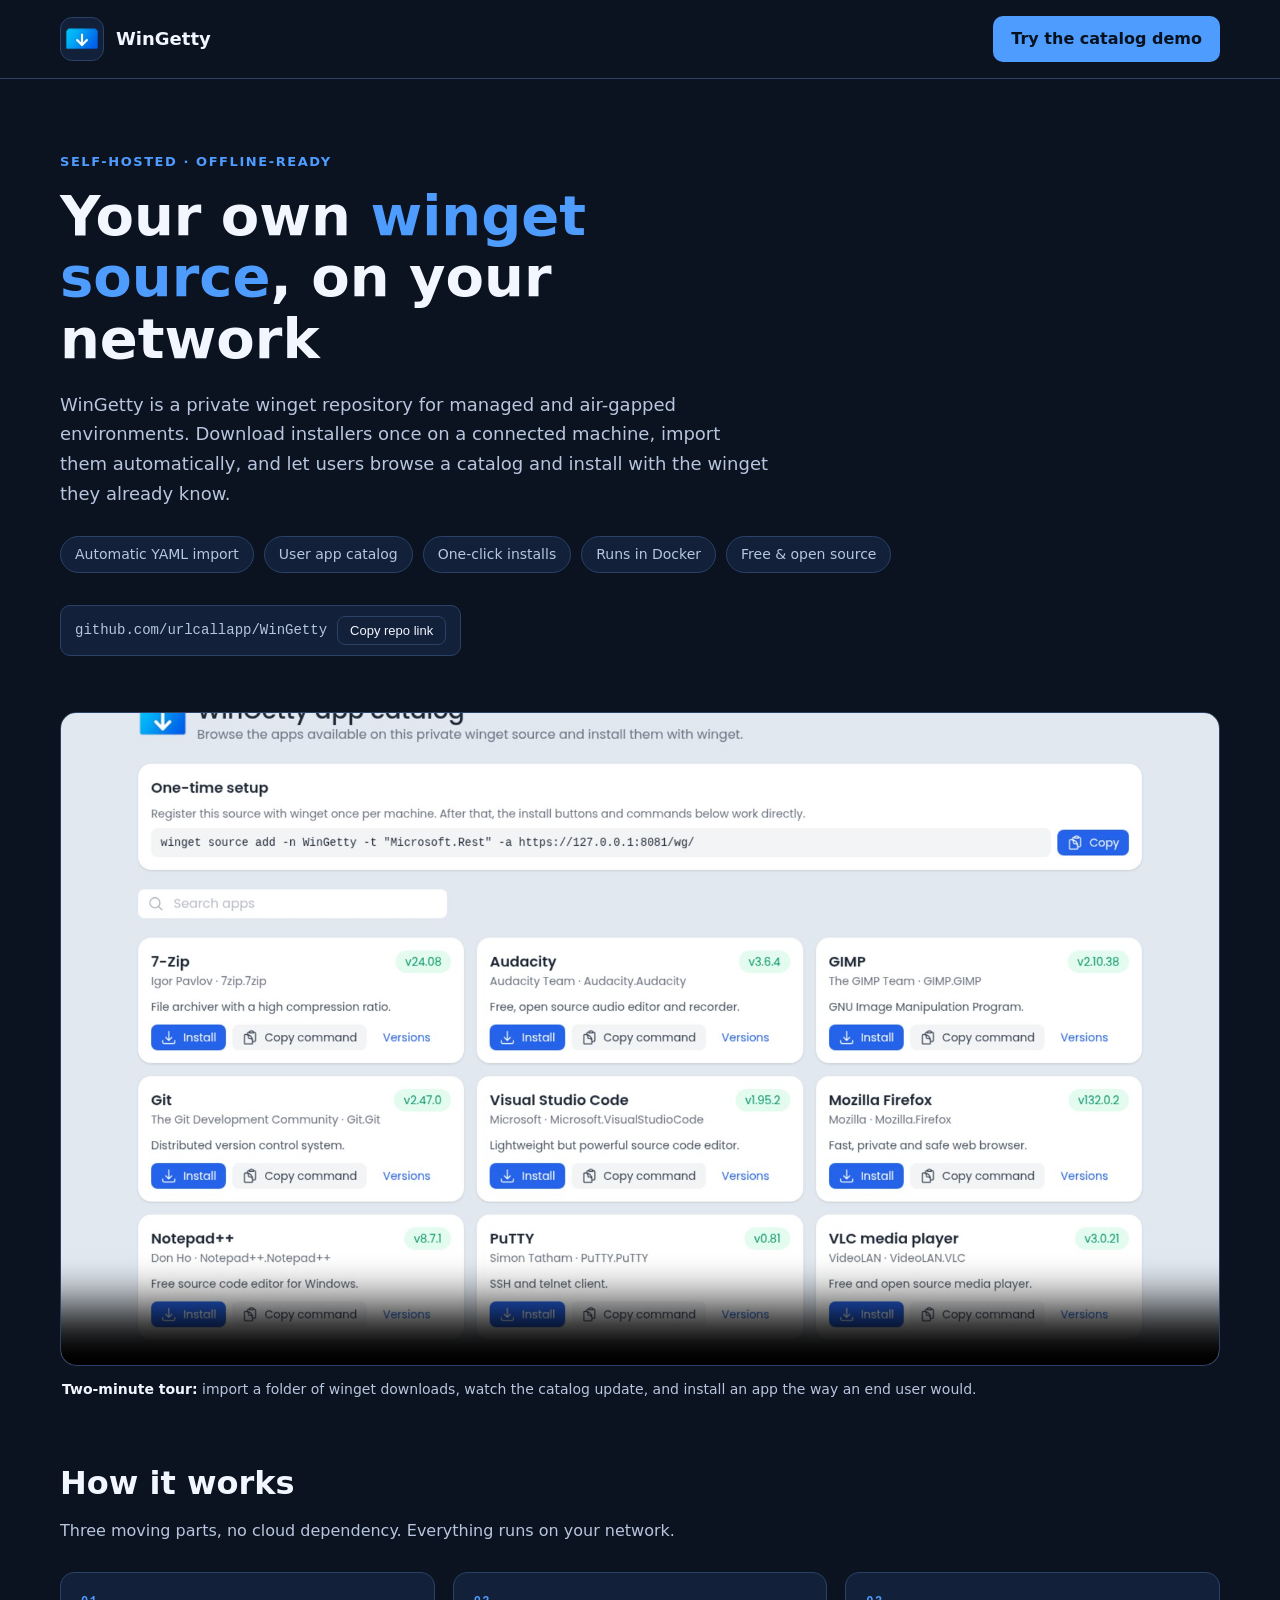
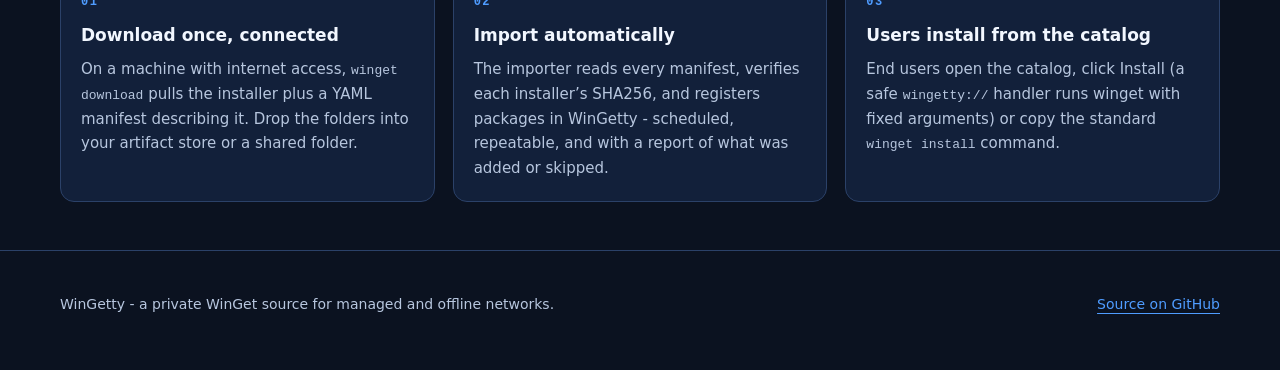
==== docs/index.html @ c78f504b "Add GitHub Pages site: landing page, video, interactive catalog demo" ====
<!doctype html>
<html lang="en">
  <head>
    <meta charset="utf-8" />
    <meta name="viewport" content="width=device-width, initial-scale=1" />
    <meta
      name="description"
      content="Your own winget package source. Import installers automatically, publish them to a user catalog, and install everything from your network - no cloud required."
    />
    <meta name="theme-color" content="#0b1220" />
    <link rel="icon" type="image/png" href="img/logo.png" />
    <title>WinGet apps offline | WinGetty</title>
    <meta property="og:type" content="website" />
    <meta property="og:image" content="https://urlcallapp.github.io/WinGetty/og-thumbnail.jpg" />
    <meta property="og:image:secure_url" content="https://urlcallapp.github.io/WinGetty/og-thumbnail.jpg" />
    <meta property="og:image:type" content="image/jpeg" />
    <meta property="og:image:width" content="1200" />
    <meta property="og:image:height" content="630" />
    <meta property="og:image:alt" content="WinGetty - self-hosted private winget source" />
    <meta name="twitter:card" content="summary_large_image" />
    <style>
      :root {
        color-scheme: dark;
        --bg: #0b1220;
        --panel: #12203a;
        --ink: #f2f7ff;
        --muted: #b7c6de;
        --line: #2b4168;
        --accent: #4f9cff;
        --focus: #ffdb83;
      }
      * {
        box-sizing: border-box;
      }
      html {
        scroll-padding-top: 24px;
      }
      body {
        margin: 0;
        background: var(--bg);
        color: var(--ink);
        font-family: system-ui, -apple-system, "Segoe UI", sans-serif;
        font-size: 16px;
        line-height: 1.65;
      }
      a {
        color: var(--accent);
        text-underline-offset: 4px;
      }
      a:hover {
        text-decoration-thickness: 2px;
      }
      a:focus-visible,
      video:focus-visible {
        outline: 3px solid var(--focus);
        outline-offset: 5px;
        border-radius: 4px;
      }
      a {
        -webkit-tap-highlight-color: transparent;
      }
      .wrap {
        width: min(1160px, 100% - 64px);
        margin-inline: auto;
      }
      header {
        border-bottom: 1px solid var(--line);
      }
      nav {
        display: flex;
        align-items: center;
        justify-content: space-between;
        gap: 16px;
        padding: 16px 0;
        flex-wrap: wrap;
      }
      .brand {
        display: flex;
        align-items: center;
        gap: 12px;
        color: var(--ink);
        text-decoration: none;
        font-weight: 700;
        font-size: 18px;
      }
      .mark {
        width: 44px;
        height: 44px;
        border-radius: 12px;
        background: var(--panel);
        border: 1px solid var(--line);
        display: grid;
        place-items: center;
        overflow: hidden;
      }
      .mark img {
        width: 34px;
        height: 34px;
        object-fit: contain;
      }
      .demo-btn {
        display: inline-flex;
        align-items: center;
        gap: 8px;
        background: var(--accent);
        color: #06121f;
        font-weight: 700;
        padding: 10px 18px;
        border-radius: 10px;
        text-decoration: none;
      }
      .demo-btn:hover {
        filter: brightness(1.08);
      }
      .hero {
        padding: 72px 0 32px;
      }
      .eyebrow {
        color: var(--accent);
        text-transform: uppercase;
        letter-spacing: 0.12em;
        font-size: 13px;
        font-weight: 700;
        margin: 0 0 12px;
      }
      .hero h1 {
        font-size: clamp(34px, 6vw, 56px);
        line-height: 1.1;
        margin: 0 0 20px;
        max-width: 18ch;
      }
      .hero h1 span {
        color: var(--accent);
      }
      .intro {
        color: var(--muted);
        font-size: 18px;
        max-width: 62ch;
        margin: 0 0 28px;
      }
      .tags {
        display: flex;
        flex-wrap: wrap;
        gap: 10px;
        padding: 0;
        margin: 0 0 12px;
        list-style: none;
      }
      .tag {
        border: 1px solid var(--line);
        background: var(--panel);
        color: var(--muted);
        border-radius: 999px;
        padding: 6px 14px;
        font-size: 14px;
      }
      .repo {
        display: inline-flex;
        align-items: center;
        gap: 10px;
        margin-top: 20px;
        background: var(--panel);
        border: 1px solid var(--line);
        border-radius: 10px;
        padding: 10px 14px;
        font-family: ui-monospace, monospace;
        font-size: 14px;
        color: var(--muted);
      }
      .copy {
        border: 1px solid var(--line);
        background: transparent;
        color: var(--ink);
        border-radius: 8px;
        padding: 6px 12px;
        font-size: 13px;
        cursor: pointer;
      }
      .copy:hover {
        border-color: var(--accent);
      }
      .demo {
        padding: 24px 0 8px;
      }
      .video-frame {
        border: 1px solid var(--line);
        border-radius: 16px;
        overflow: hidden;
        background: #000;
      }
      video {
        display: block;
        width: 100%;
        height: auto;
      }
      .caption {
        color: var(--muted);
        font-size: 14px;
        margin: 12px 2px 0;
      }
      .caption strong {
        color: var(--ink);
      }
      .section {
        padding: 48px 0;
      }
      .section-head h2 {
        font-size: clamp(24px, 4vw, 32px);
        margin: 0 0 8px;
      }
      .section-head p {
        color: var(--muted);
        margin: 0 0 28px;
        max-width: 70ch;
      }
      .steps {
        display: grid;
        gap: 18px;
        grid-template-columns: repeat(auto-fit, minmax(240px, 1fr));
        padding: 0;
        margin: 0;
        list-style: none;
        counter-reset: step;
      }
      .steps li {
        counter-increment: step;
        background: var(--panel);
        border: 1px solid var(--line);
        border-radius: 14px;
        padding: 20px;
      }
      .steps li::before {
        content: counter(step, decimal-leading-zero);
        display: block;
        color: var(--accent);
        font: 600 12px/1.5 ui-monospace, monospace;
        letter-spacing: 0.12em;
        margin-bottom: 10px;
      }
      .steps h3 {
        margin: 0 0 8px;
        font-size: 17px;
      }
      .steps p {
        margin: 0;
        color: var(--muted);
        font-size: 15px;
      }
      .steps code {
        font-size: 13px;
      }
      footer {
        border-top: 1px solid var(--line);
        padding: 28px 0 40px;
      }
      .foot {
        display: flex;
        justify-content: space-between;
        gap: 16px;
        flex-wrap: wrap;
        color: var(--muted);
        font-size: 14px;
      }
      @media (max-width: 560px) {
        .wrap {
          width: min(1160px, 100% - 32px);
        }
        .hero {
          padding: 48px 0 24px;
        }
      }
    </style>
  </head>
  <body>
    <header>
      <div class="wrap">
        <nav aria-label="Primary">
          <a class="brand" href="./">
            <span class="mark"><img src="img/logo.png" alt="" width="34" height="34" /></span>
            WinGetty
          </a>
          <a class="demo-btn" href="demo/">Try the catalog demo</a>
        </nav>
      </div>
    </header>

    <main class="wrap">
      <section class="hero">
        <p class="eyebrow">Self-hosted &middot; offline-ready</p>
        <h1>Your own <span>winget source</span>, on your network</h1>
        <p class="intro">
          WinGetty is a private winget repository for managed and air-gapped environments. Download installers
          once on a connected machine, import them automatically, and let users browse a catalog and install
          with the winget they already know.
        </p>
        <ul class="tags">
          <li class="tag">Automatic YAML import</li>
          <li class="tag">User app catalog</li>
          <li class="tag">One-click installs</li>
          <li class="tag">Runs in Docker</li>
          <li class="tag">Free &amp; open source</li>
        </ul>
        <div class="repo">
          <span id="repo-url">github.com/urlcallapp/WinGetty</span>
          <button class="copy" type="button" data-copy="https://github.com/urlcallapp/WinGetty">Copy repo link</button>
        </div>
      </section>

      <section class="demo" aria-labelledby="demo-heading">
        <h2 id="demo-heading" style="position:absolute;left:-9999px">Demo video</h2>
        <div class="video-frame">
          <video controls preload="none" poster="poster.jpg" aria-label="WinGetty demo video">
            <source src="demo.mp4" type="video/mp4" />
            <track kind="captions" label="English" srclang="en" src="captions.en.vtt" default />
          </video>
        </div>
        <p class="caption">
          <strong>Two-minute tour:</strong> import a folder of winget downloads, watch the catalog update, and
          install an app the way an end user would.
        </p>
      </section>

      <section class="section" aria-labelledby="how-heading">
        <div class="section-head">
          <h2 id="how-heading">How it works</h2>
          <p>Three moving parts, no cloud dependency. Everything runs on your network.</p>
        </div>
        <ol class="steps">
          <li>
            <h3>Download once, connected</h3>
            <p>
              On a machine with internet access, <code>winget download</code> pulls the installer plus a YAML
              manifest describing it. Drop the folders into your artifact store or a shared folder.
            </p>
          </li>
          <li>
            <h3>Import automatically</h3>
            <p>
              The importer reads every manifest, verifies each installer&rsquo;s SHA256, and registers packages in
              WinGetty - scheduled, repeatable, and with a report of what was added or skipped.
            </p>
          </li>
          <li>
            <h3>Users install from the catalog</h3>
            <p>
              End users open the catalog, click Install (a safe <code>wingetty://</code> handler runs winget with
              fixed arguments) or copy the standard <code>winget install</code> command.
            </p>
          </li>
        </ol>
      </section>
    </main>

    <footer>
      <div class="wrap foot">
        <p>WinGetty - a private WinGet source for managed and offline networks.</p>
        <p><a href="https://github.com/urlcallapp/WinGetty">Source on GitHub</a></p>
      </div>
    </footer>

    <script>
      document.querySelectorAll("[data-copy]").forEach((btn) => {
        btn.addEventListener("click", async () => {
          try {
            await navigator.clipboard.writeText(btn.dataset.copy);
            btn.textContent = "Copied";
            setTimeout(() => (btn.textContent = "Copy repo link"), 2000);
          } catch (e) {
            window.prompt("Copy the link:", btn.dataset.copy);
          }
        });
      });
    </script>
  </body>
</html>
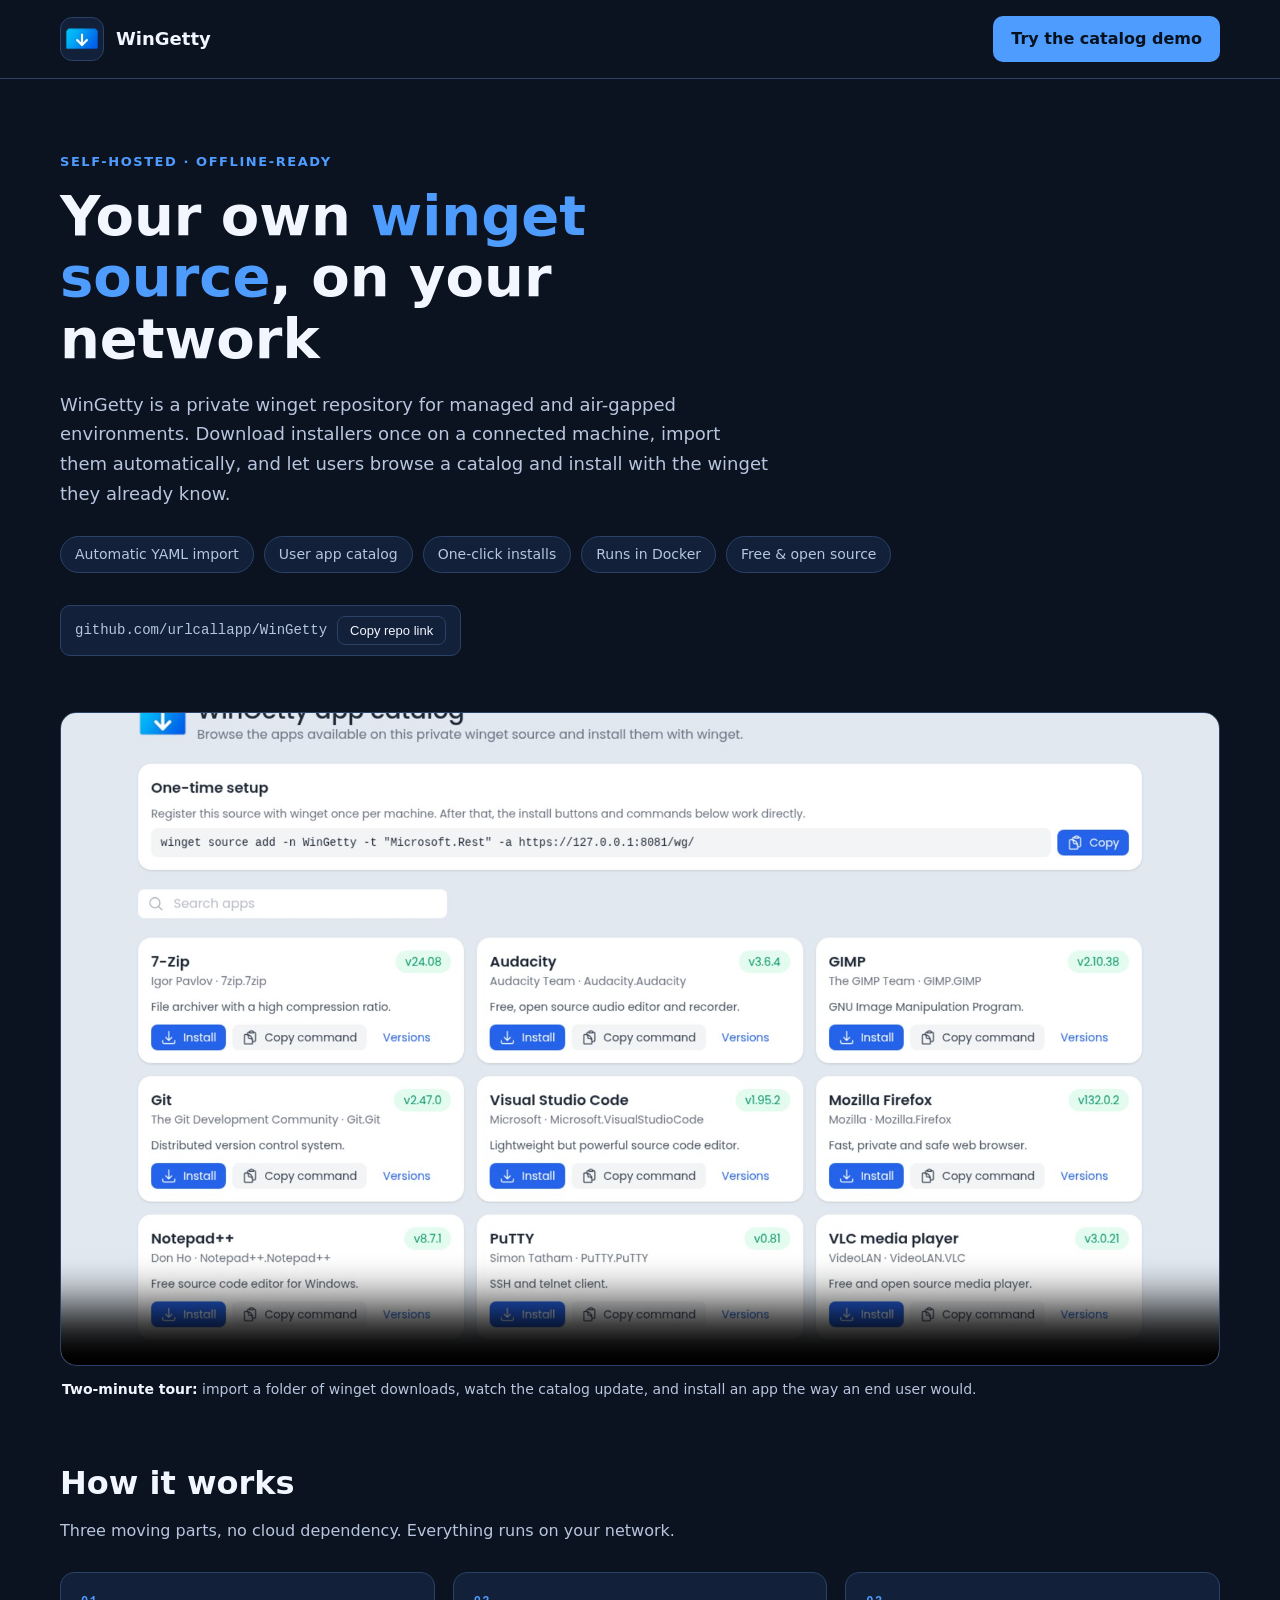
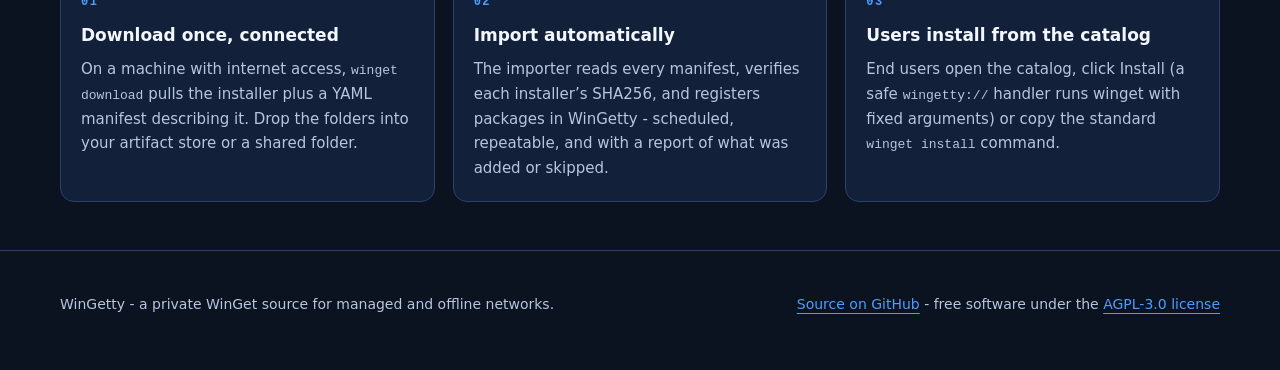
==== commit 68e34af4: "Add prominent AGPL source offer with air-gap source archive, dated modification notices - /source pa" ====
--- a/docs/index.html
+++ b/docs/index.html
@@ -354,7 +354,7 @@
     <footer>
       <div class="wrap foot">
         <p>WinGetty - a private WinGet source for managed and offline networks.</p>
-        <p><a href="https://github.com/urlcallapp/WinGetty">Source on GitHub</a></p>
+        <p><a href="https://github.com/urlcallapp/WinGetty">Source on GitHub</a> - free software under the <a href="https://github.com/urlcallapp/WinGetty/blob/main/LICENSE.md">AGPL-3.0 license</a></p>
       </div>
     </footer>
 
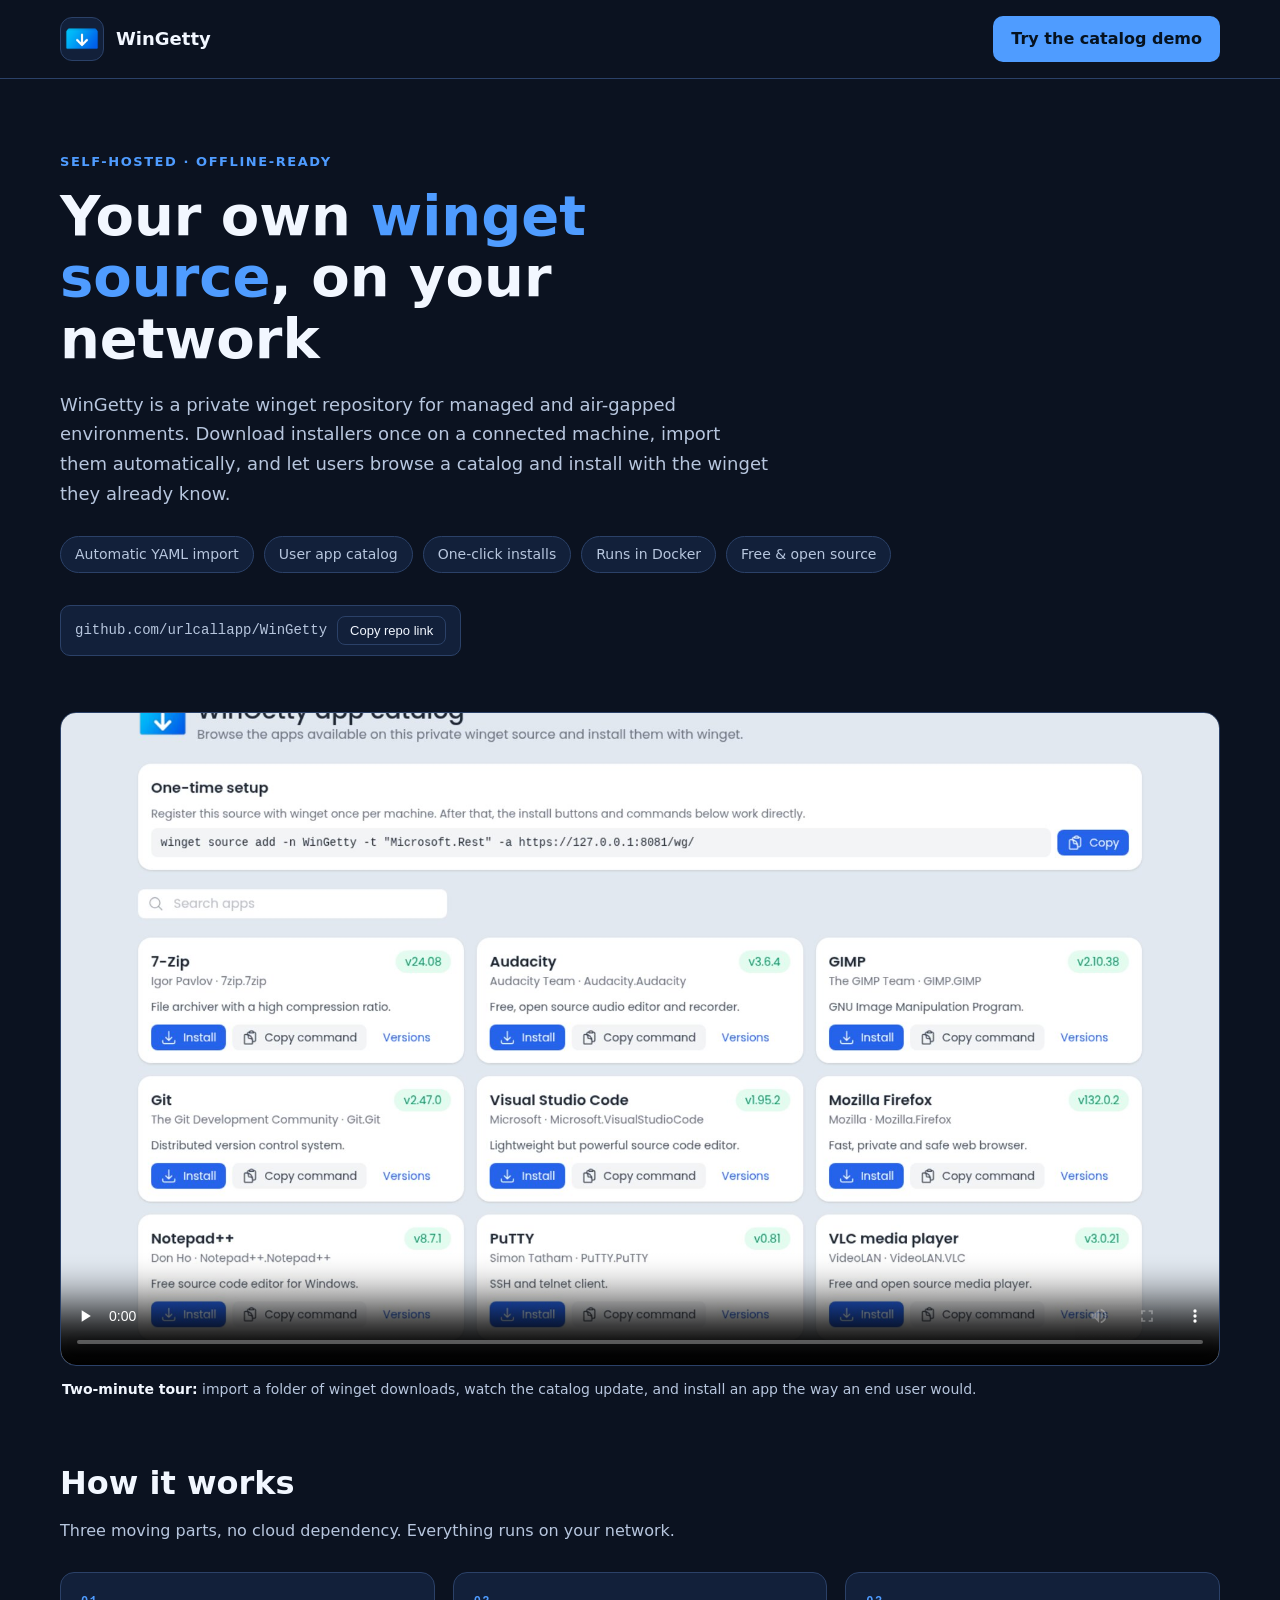
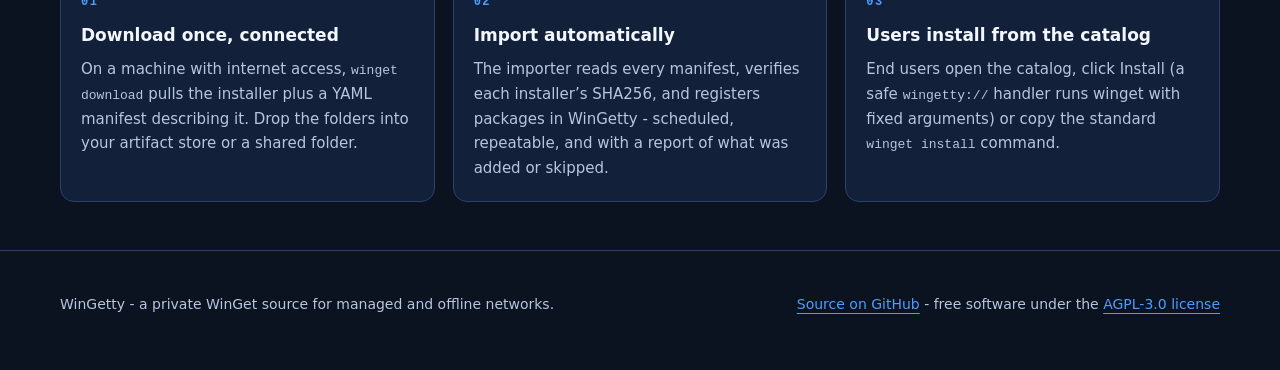
==== commit bf8083eb: "Video: clearly audible original background music (was ~24dB under voice), sidechain-ducked ~12dB und" ====
--- a/docs/index.html
+++ b/docs/index.html
@@ -310,7 +310,7 @@
         <h2 id="demo-heading" style="position:absolute;left:-9999px">Demo video</h2>
         <div class="video-frame">
           <video controls preload="none" poster="poster.jpg" aria-label="WinGetty demo video">
-            <source src="demo.mp4" type="video/mp4" />
+            <source src="demo-v2.mp4" type="video/mp4" />
             <track kind="captions" label="English" srclang="en" src="captions.en.vtt" default />
           </video>
         </div>
